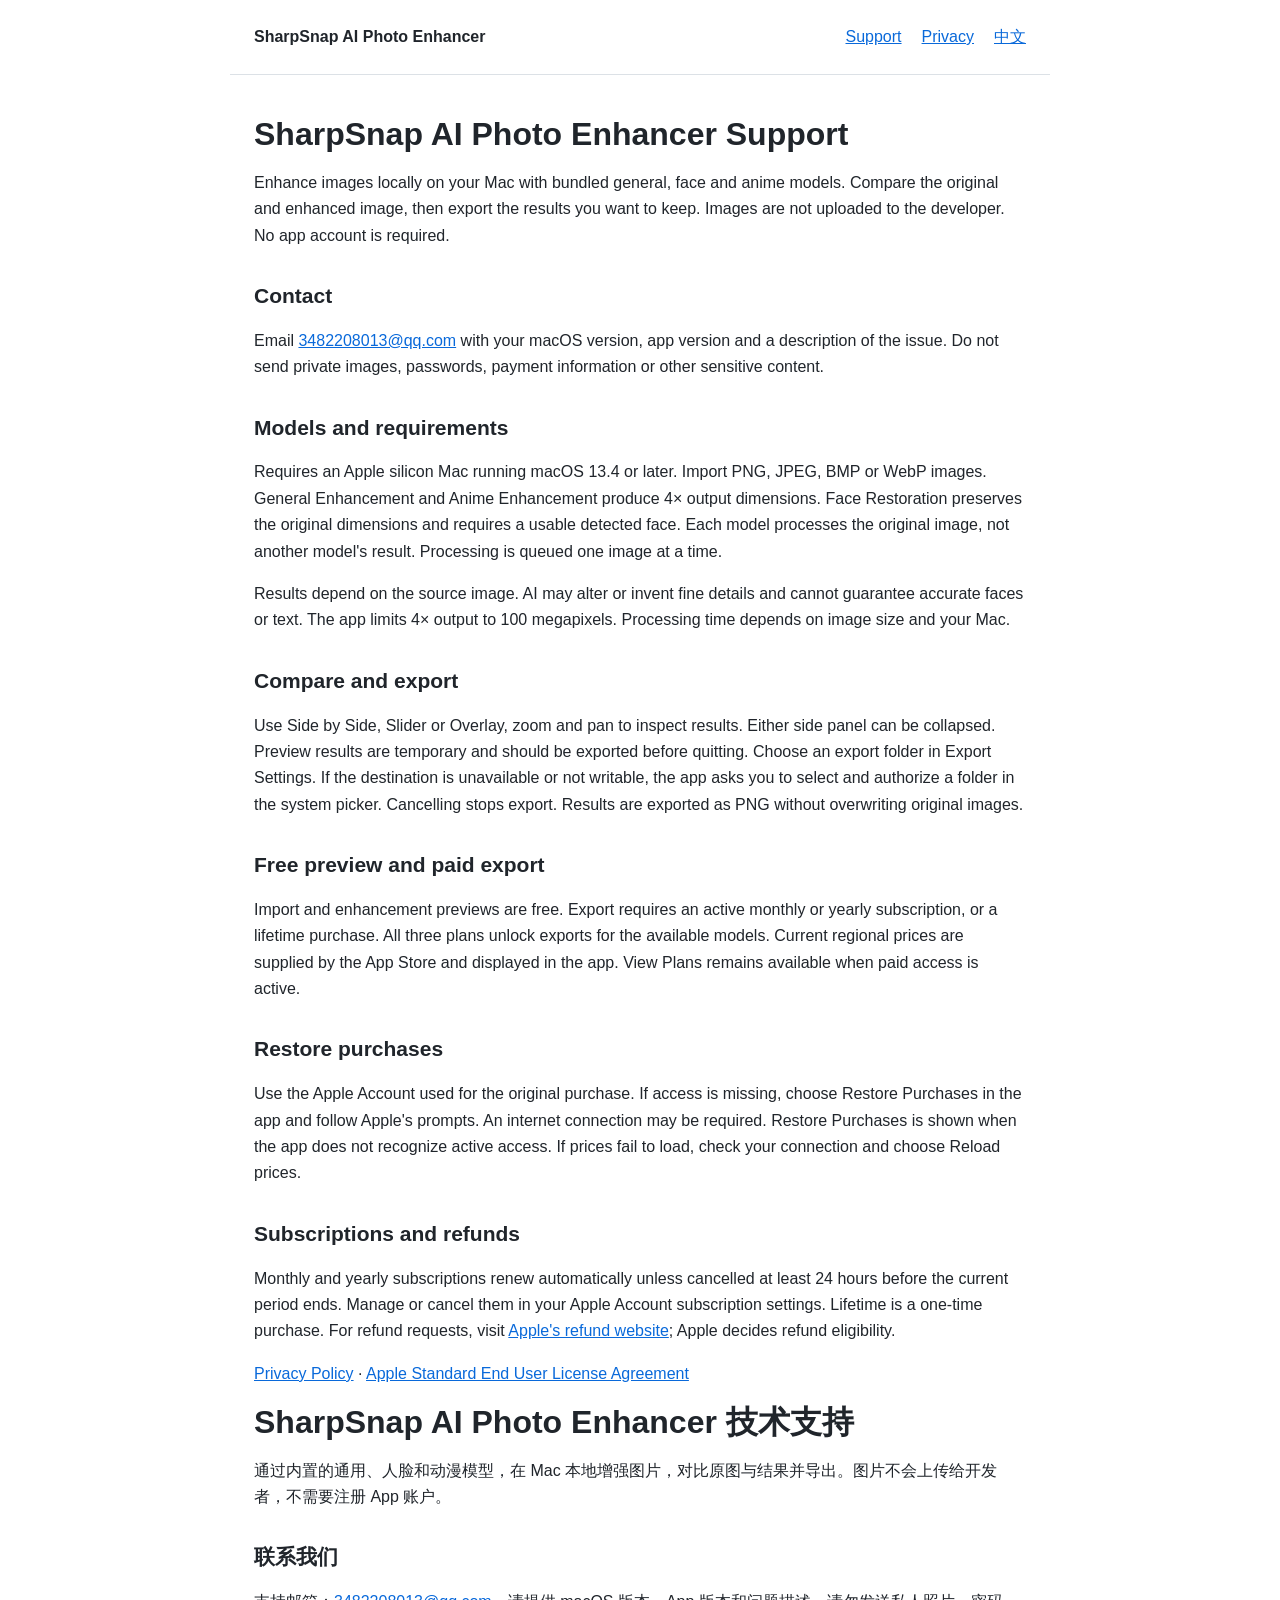
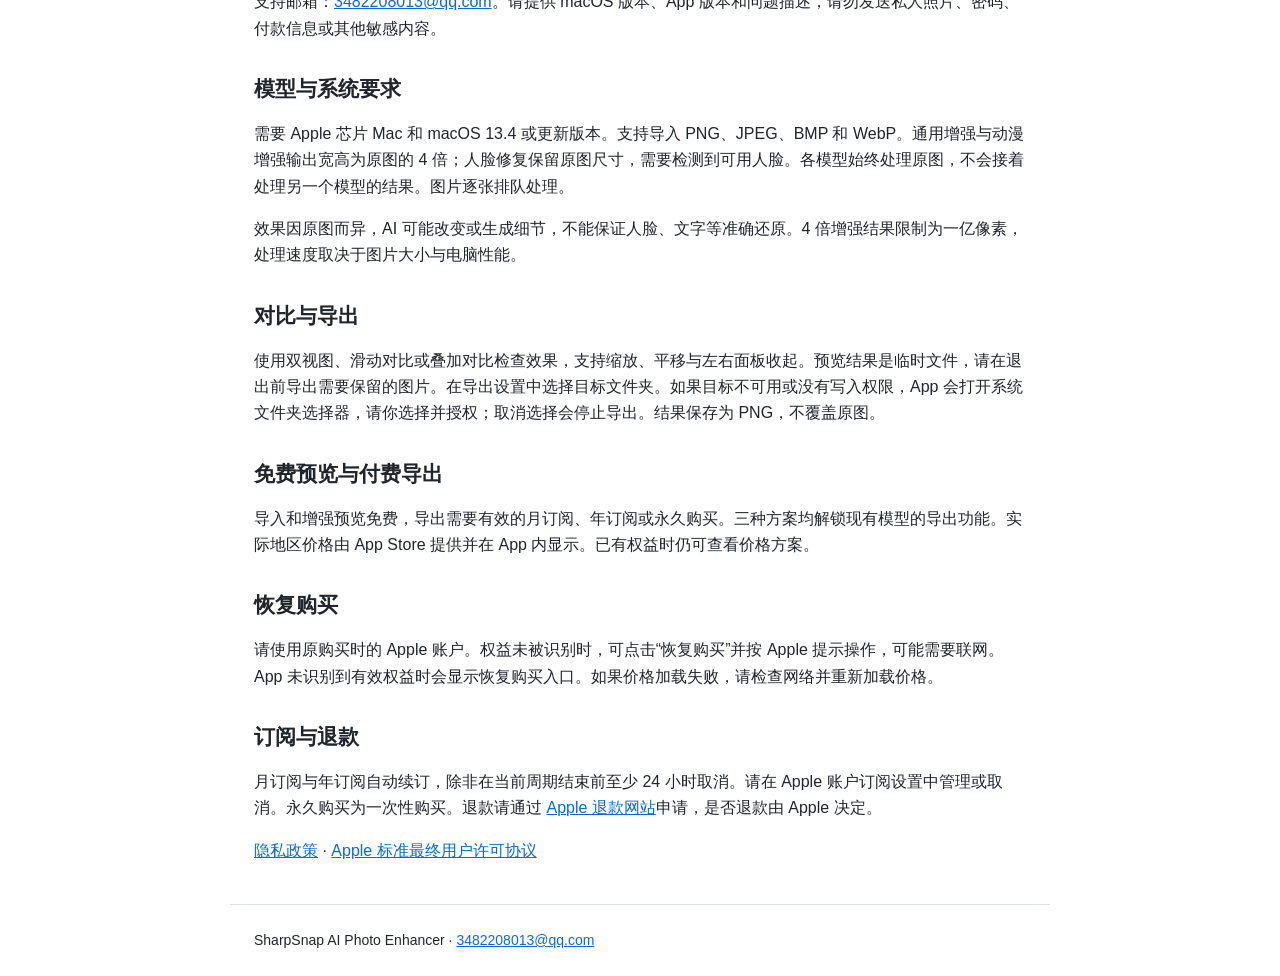
==== sharpsnap/index.html @ 12eb9e0f "Add SharpSnap support and privacy pages" ====
<!doctype html>
<html lang="en">
<head><meta charset="utf-8"><meta name="viewport" content="width=device-width, initial-scale=1"><title>SharpSnap AI Photo Enhancer Support</title><meta name="description" content="Support for SharpSnap AI Photo Enhancer: local general, face and anime enhancement on Mac."><link rel="stylesheet" href="style.css"></head>
<body>
<header><strong>SharpSnap AI Photo Enhancer</strong><a href="index.html">Support</a><a href="privacy.html">Privacy</a><a href="#zh">中文</a></header>
<main>
<h1>SharpSnap AI Photo Enhancer Support</h1>
<p>Enhance images locally on your Mac with bundled general, face and anime models. Compare the original and enhanced image, then export the results you want to keep. Images are not uploaded to the developer. No app account is required.</p>
<h2>Contact</h2>
<p>Email <a href="mailto:3482208013@qq.com">3482208013@qq.com</a> with your macOS version, app version and a description of the issue. Do not send private images, passwords, payment information or other sensitive content.</p>
<h2>Models and requirements</h2>
<p>Requires an Apple silicon Mac running macOS 13.4 or later. Import PNG, JPEG, BMP or WebP images. General Enhancement and Anime Enhancement produce 4× output dimensions. Face Restoration preserves the original dimensions and requires a usable detected face. Each model processes the original image, not another model's result. Processing is queued one image at a time.</p>
<p>Results depend on the source image. AI may alter or invent fine details and cannot guarantee accurate faces or text. The app limits 4× output to 100 megapixels. Processing time depends on image size and your Mac.</p>
<h2>Compare and export</h2>
<p>Use Side by Side, Slider or Overlay, zoom and pan to inspect results. Either side panel can be collapsed. Preview results are temporary and should be exported before quitting. Choose an export folder in Export Settings. If the destination is unavailable or not writable, the app asks you to select and authorize a folder in the system picker. Cancelling stops export. Results are exported as PNG without overwriting original images.</p>
<h2>Free preview and paid export</h2>
<p>Import and enhancement previews are free. Export requires an active monthly or yearly subscription, or a lifetime purchase. All three plans unlock exports for the available models. Current regional prices are supplied by the App Store and displayed in the app. View Plans remains available when paid access is active.</p>
<h2>Restore purchases</h2>
<p>Use the Apple Account used for the original purchase. If access is missing, choose Restore Purchases in the app and follow Apple's prompts. An internet connection may be required. Restore Purchases is shown when the app does not recognize active access. If prices fail to load, check your connection and choose Reload prices.</p>
<h2>Subscriptions and refunds</h2>
<p>Monthly and yearly subscriptions renew automatically unless cancelled at least 24 hours before the current period ends. Manage or cancel them in your Apple Account subscription settings. Lifetime is a one-time purchase. For refund requests, visit <a href="https://reportaproblem.apple.com/">Apple's refund website</a>; Apple decides refund eligibility.</p>
<p><a href="privacy.html">Privacy Policy</a> · <a href="https://www.apple.com/legal/internet-services/itunes/dev/stdeula/">Apple Standard End User License Agreement</a></p>
<section id="zh" lang="zh-Hans">
<h1>SharpSnap AI Photo Enhancer 技术支持</h1>
<p>通过内置的通用、人脸和动漫模型，在 Mac 本地增强图片，对比原图与结果并导出。图片不会上传给开发者，不需要注册 App 账户。</p>
<h2>联系我们</h2>
<p>支持邮箱：<a href="mailto:3482208013@qq.com">3482208013@qq.com</a>。请提供 macOS 版本、App 版本和问题描述，请勿发送私人照片、密码、付款信息或其他敏感内容。</p>
<h2>模型与系统要求</h2>
<p>需要 Apple 芯片 Mac 和 macOS 13.4 或更新版本。支持导入 PNG、JPEG、BMP 和 WebP。通用增强与动漫增强输出宽高为原图的 4 倍；人脸修复保留原图尺寸，需要检测到可用人脸。各模型始终处理原图，不会接着处理另一个模型的结果。图片逐张排队处理。</p>
<p>效果因原图而异，AI 可能改变或生成细节，不能保证人脸、文字等准确还原。4 倍增强结果限制为一亿像素，处理速度取决于图片大小与电脑性能。</p>
<h2>对比与导出</h2>
<p>使用双视图、滑动对比或叠加对比检查效果，支持缩放、平移与左右面板收起。预览结果是临时文件，请在退出前导出需要保留的图片。在导出设置中选择目标文件夹。如果目标不可用或没有写入权限，App 会打开系统文件夹选择器，请你选择并授权；取消选择会停止导出。结果保存为 PNG，不覆盖原图。</p>
<h2>免费预览与付费导出</h2>
<p>导入和增强预览免费，导出需要有效的月订阅、年订阅或永久购买。三种方案均解锁现有模型的导出功能。实际地区价格由 App Store 提供并在 App 内显示。已有权益时仍可查看价格方案。</p>
<h2>恢复购买</h2>
<p>请使用原购买时的 Apple 账户。权益未被识别时，可点击“恢复购买”并按 Apple 提示操作，可能需要联网。App 未识别到有效权益时会显示恢复购买入口。如果价格加载失败，请检查网络并重新加载价格。</p>
<h2>订阅与退款</h2>
<p>月订阅与年订阅自动续订，除非在当前周期结束前至少 24 小时取消。请在 Apple 账户订阅设置中管理或取消。永久购买为一次性购买。退款请通过 <a href="https://reportaproblem.apple.com/">Apple 退款网站</a>申请，是否退款由 Apple 决定。</p>
<p><a href="privacy.html#zh">隐私政策</a> · <a href="https://www.apple.com/legal/internet-services/itunes/dev/stdeula/">Apple 标准最终用户许可协议</a></p>
</section>
</main><footer>SharpSnap AI Photo Enhancer · <a href="mailto:3482208013@qq.com">3482208013@qq.com</a></footer>
</body></html>
---- sharpsnap/style.css ----
:root { color-scheme: light dark; font-family: -apple-system, BlinkMacSystemFont, "Segoe UI", sans-serif; line-height: 1.65; color: #20252b; background: #fff; }
* { box-sizing: border-box; }
body { margin: 0; }
main, header, footer { max-width: 820px; margin: auto; padding: 24px; }
header { border-bottom: 1px solid #dce1e6; display: flex; flex-wrap: wrap; gap: 20px; align-items: center; }
header strong { margin-right: auto; }
a { color: #0969da; overflow-wrap: anywhere; }
h1 { font-size: 32px; line-height: 1.2; margin: 16px 0; }
h2 { font-size: 21px; line-height: 1.4; margin-top: 32px; }
p, li { overflow-wrap: anywhere; }
.muted { color: #59636e; }
section + section { border-top: 1px solid #dce1e6; margin-top: 40px; padding-top: 24px; }
footer { font-size: 14px; border-top: 1px solid #dce1e6; }
@media (prefers-color-scheme: dark) { :root { background: #181b1f; color: #edf0f3; } a { color: #82bbff; } .muted { color: #b9c1ca; } header, footer, section + section { border-color: #424a53; } }
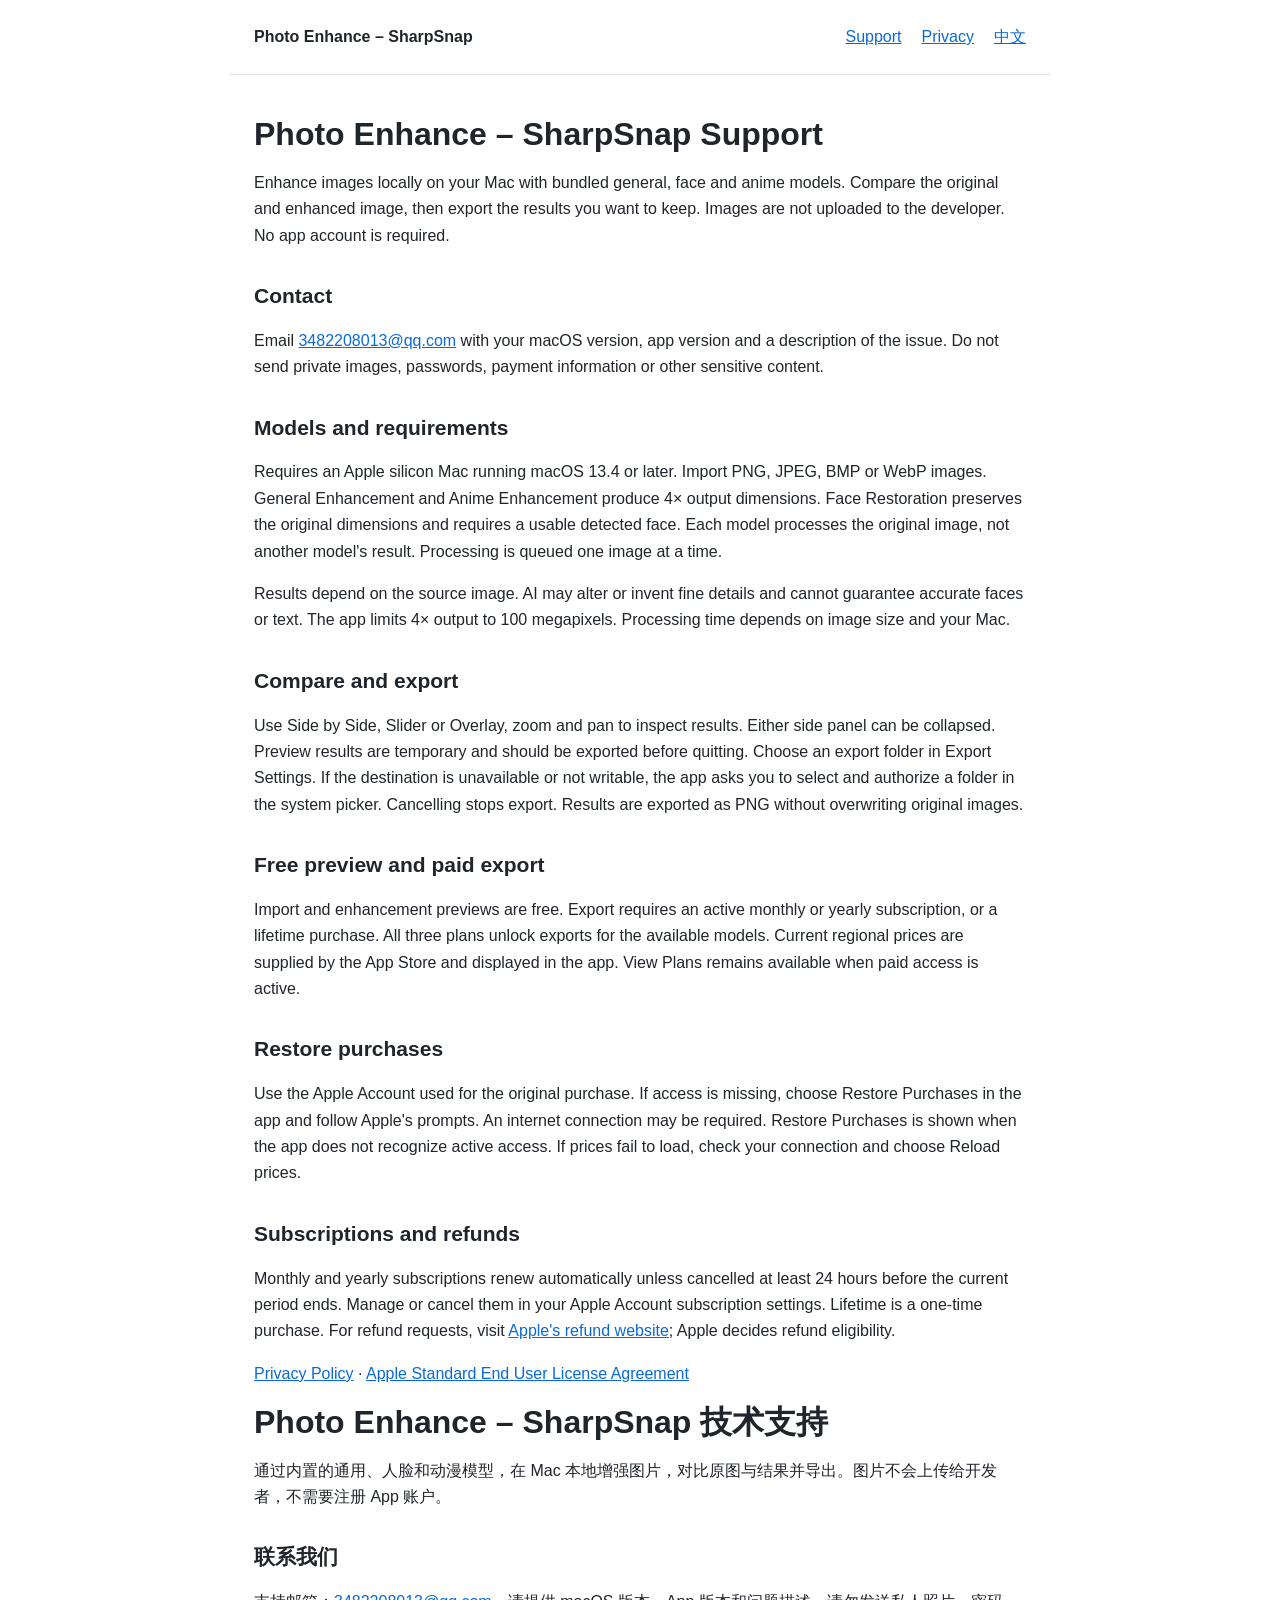
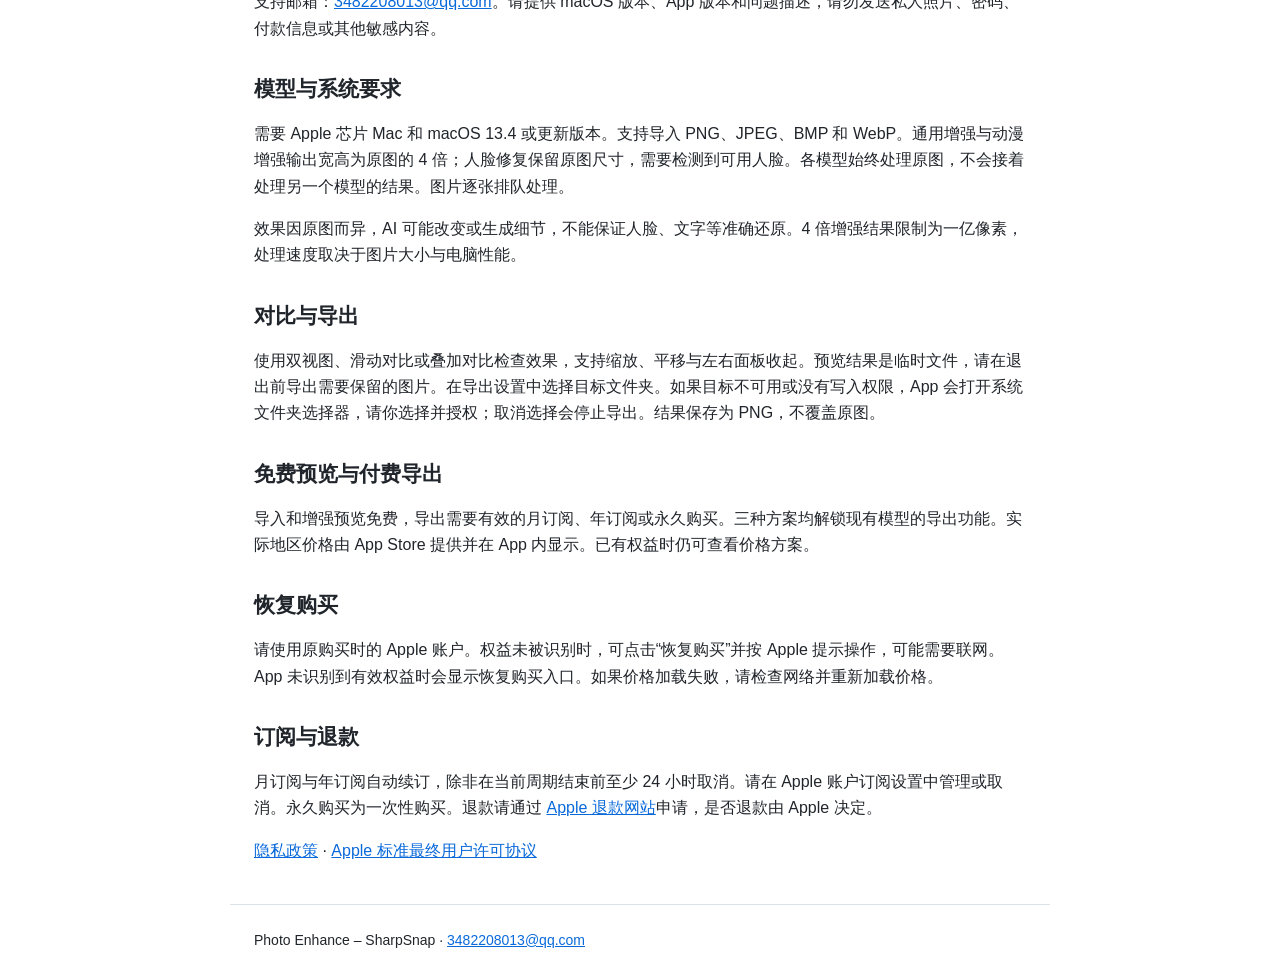
==== commit b1370e47: "Rename SharpSnap display name to Photo Enhance" ====
--- a/sharpsnap/index.html
+++ b/sharpsnap/index.html
@@ -1,10 +1,10 @@
 <!doctype html>
 <html lang="en">
-<head><meta charset="utf-8"><meta name="viewport" content="width=device-width, initial-scale=1"><title>SharpSnap AI Photo Enhancer Support</title><meta name="description" content="Support for SharpSnap AI Photo Enhancer: local general, face and anime enhancement on Mac."><link rel="stylesheet" href="style.css"></head>
+<head><meta charset="utf-8"><meta name="viewport" content="width=device-width, initial-scale=1"><title>Photo Enhance – SharpSnap Support</title><meta name="description" content="Support for Photo Enhance – SharpSnap: local general, face and anime enhancement on Mac."><link rel="stylesheet" href="style.css"></head>
 <body>
-<header><strong>SharpSnap AI Photo Enhancer</strong><a href="index.html">Support</a><a href="privacy.html">Privacy</a><a href="#zh">中文</a></header>
+<header><strong>Photo Enhance – SharpSnap</strong><a href="index.html">Support</a><a href="privacy.html">Privacy</a><a href="#zh">中文</a></header>
 <main>
-<h1>SharpSnap AI Photo Enhancer Support</h1>
+<h1>Photo Enhance – SharpSnap Support</h1>
 <p>Enhance images locally on your Mac with bundled general, face and anime models. Compare the original and enhanced image, then export the results you want to keep. Images are not uploaded to the developer. No app account is required.</p>
 <h2>Contact</h2>
 <p>Email <a href="mailto:3482208013@qq.com">3482208013@qq.com</a> with your macOS version, app version and a description of the issue. Do not send private images, passwords, payment information or other sensitive content.</p>
@@ -21,7 +21,7 @@
 <p>Monthly and yearly subscriptions renew automatically unless cancelled at least 24 hours before the current period ends. Manage or cancel them in your Apple Account subscription settings. Lifetime is a one-time purchase. For refund requests, visit <a href="https://reportaproblem.apple.com/">Apple's refund website</a>; Apple decides refund eligibility.</p>
 <p><a href="privacy.html">Privacy Policy</a> · <a href="https://www.apple.com/legal/internet-services/itunes/dev/stdeula/">Apple Standard End User License Agreement</a></p>
 <section id="zh" lang="zh-Hans">
-<h1>SharpSnap AI Photo Enhancer 技术支持</h1>
+<h1>Photo Enhance – SharpSnap 技术支持</h1>
 <p>通过内置的通用、人脸和动漫模型，在 Mac 本地增强图片，对比原图与结果并导出。图片不会上传给开发者，不需要注册 App 账户。</p>
 <h2>联系我们</h2>
 <p>支持邮箱：<a href="mailto:3482208013@qq.com">3482208013@qq.com</a>。请提供 macOS 版本、App 版本和问题描述，请勿发送私人照片、密码、付款信息或其他敏感内容。</p>
@@ -38,5 +38,5 @@
 <p>月订阅与年订阅自动续订，除非在当前周期结束前至少 24 小时取消。请在 Apple 账户订阅设置中管理或取消。永久购买为一次性购买。退款请通过 <a href="https://reportaproblem.apple.com/">Apple 退款网站</a>申请，是否退款由 Apple 决定。</p>
 <p><a href="privacy.html#zh">隐私政策</a> · <a href="https://www.apple.com/legal/internet-services/itunes/dev/stdeula/">Apple 标准最终用户许可协议</a></p>
 </section>
-</main><footer>SharpSnap AI Photo Enhancer · <a href="mailto:3482208013@qq.com">3482208013@qq.com</a></footer>
+</main><footer>Photo Enhance – SharpSnap · <a href="mailto:3482208013@qq.com">3482208013@qq.com</a></footer>
 </body></html>
